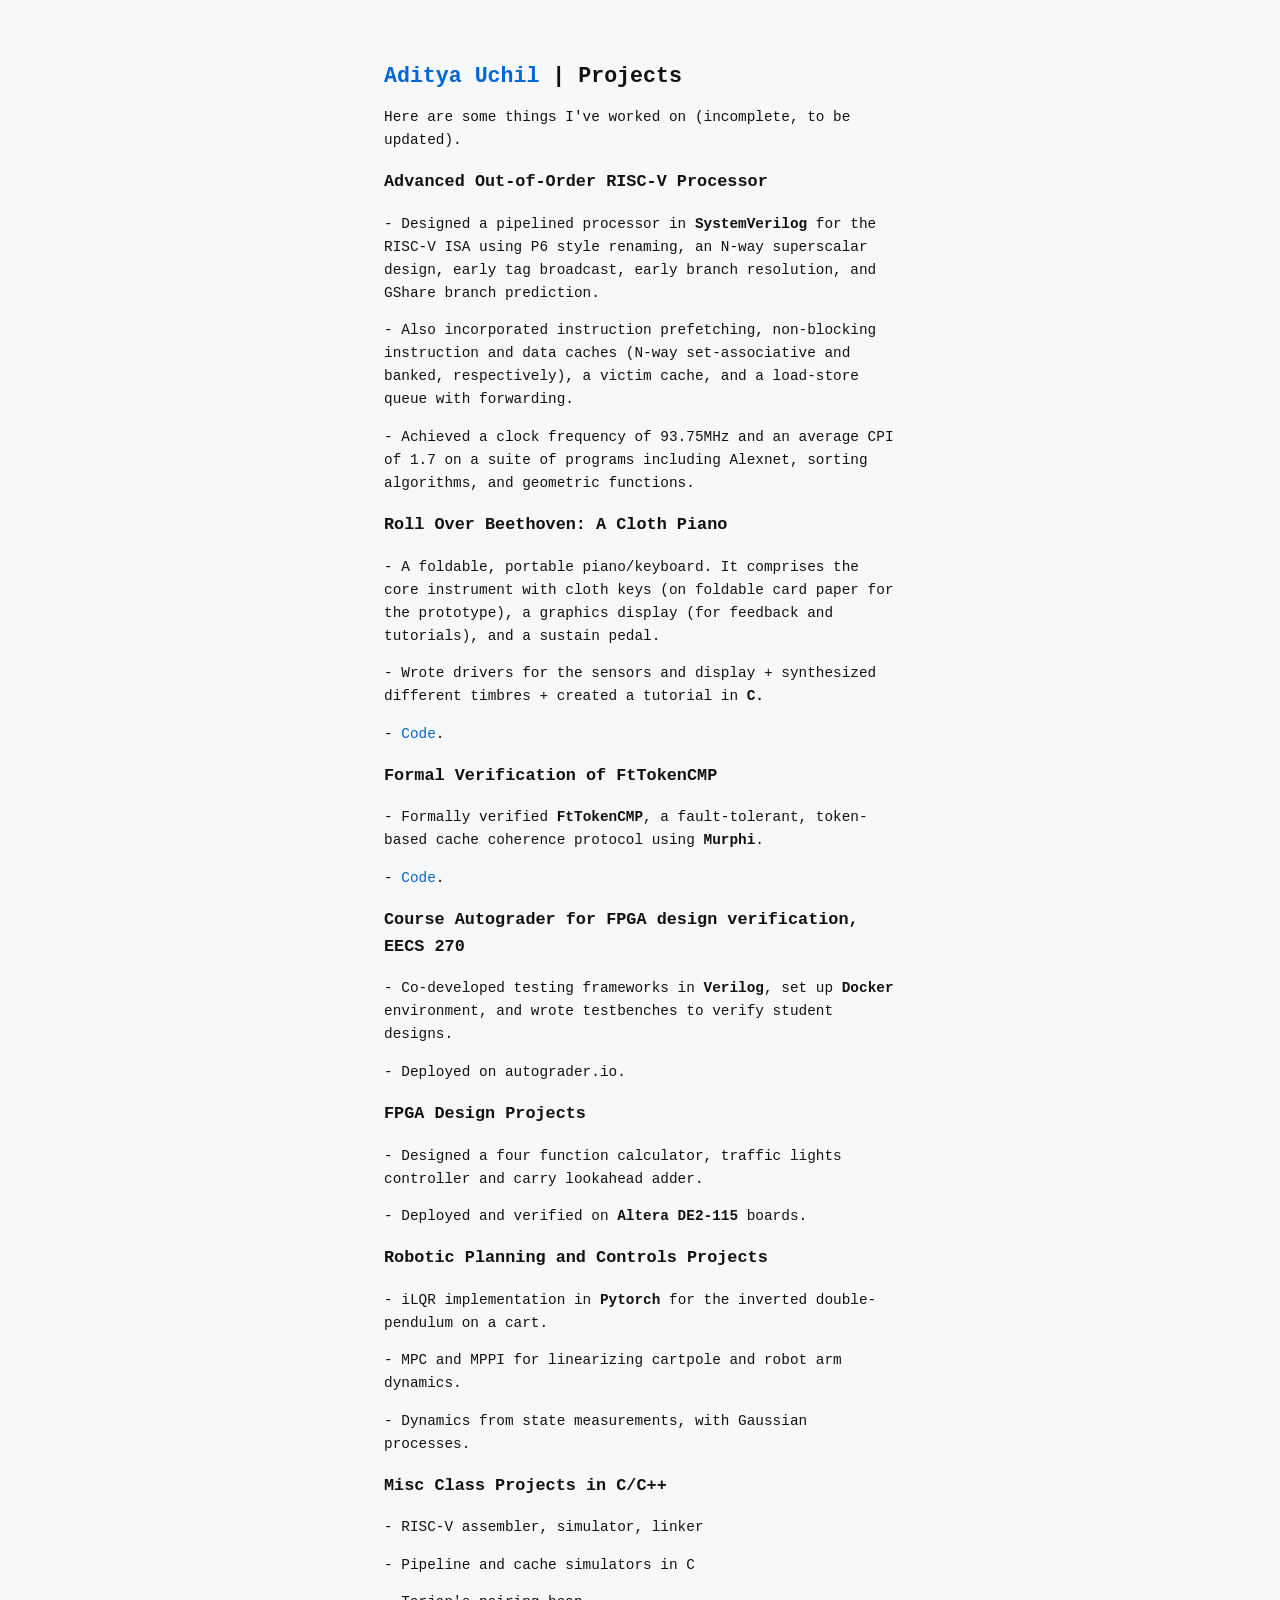
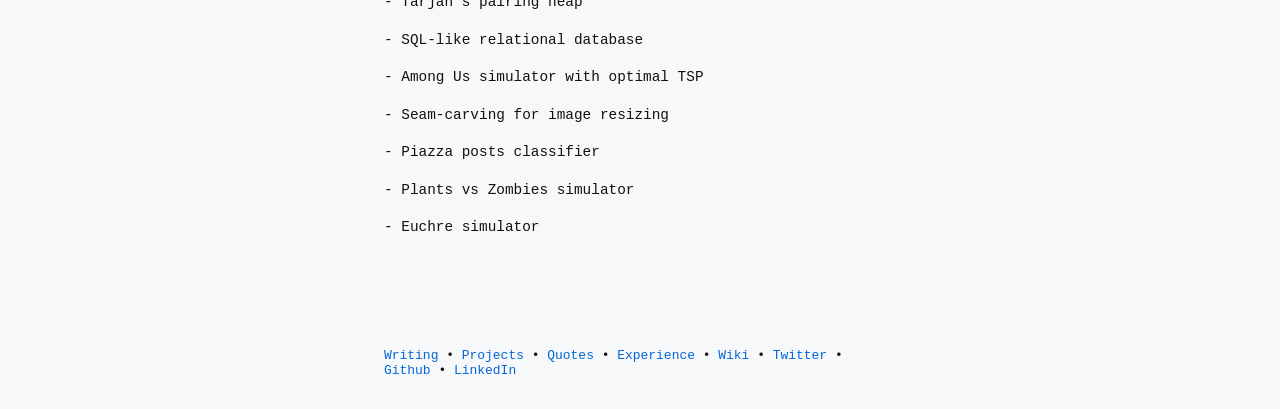
==== projects.html @ e7c895fb "updated index html and work experience" ====
<!DOCTYPE html>
<html>

<head>
    <meta charset="utf-8">
    <meta name="viewport" content="width=device-width, initial-scale=1.0">
    <meta name="description" content="Aditya&#39;s website">

    <link rel="shortcut icon" href="advait-favicon.jpeg">
    <link rel="alternate" type="application/rss+xml" href="https://advaitiyer.com/index.xml" title="Aditya Uchil">

    <link rel="stylesheet" href="style.css">

    <title>Projects | Aditya Uchil</title>

    <!-- Google tag (gtag.js) -->
    <script async src="https://www.googletagmanager.com/gtag/js?id=G-XH39YF3VRE"></script>
    <script>
        window.dataLayer = window.dataLayer || [];
        function gtag() { dataLayer.push(arguments); }
        gtag('js', new Date());

        gtag('config', 'G-XH39YF3VRE');
    </script>
</head>

<body>
    <header id="banner">
        <h2><a href="index.html">Aditya Uchil</a> | Projects</h2>
    </header>
    <main id="content">
        <p>Here are some things I've worked on (incomplete, to be updated).</p>
        <!-- <h4><i>Verilog/SystemVerilog</i></h4> -->
        <div class="experience">
            <h3><b>Advanced Out-of-Order RISC-V Processor</b></h3>
            <p>- Designed a pipelined processor in <b>SystemVerilog</b> for the RISC-V ISA using P6 style renaming, an N-way superscalar design, early tag broadcast, early branch resolution, and GShare branch prediction.</p> 
            <p>- Also incorporated instruction prefetching, non-blocking instruction and data caches (N-way set-associative and banked, respectively), a victim cache, and a load-store queue with
            forwarding.</p>
            <p>- Achieved a clock frequency of 93.75MHz and an average CPI of 1.7 on a suite of programs including Alexnet, sorting algorithms, and geometric functions.</p>
        </div>
        <div class="experience">
            <h3><b>Roll Over Beethoven: A Cloth Piano</b></h3>
            <p>- A foldable, portable piano/keyboard. It comprises the core instrument with cloth keys (on foldable card paper for the
            prototype), a graphics display (for feedback and tutorials), and a sustain pedal.</p>
            <p>- Wrote drivers for the sensors and display + synthesized different timbres + created a tutorial in <b>C.</b></p>
            <p>- <a href="https://github.com/adviyer/cloth-piano/tree/master">Code</a>.</p>
        </div>
        <div class="experience">
            <h3><b>Formal Verification of FtTokenCMP</b></h3>
            <p>- Formally verified <b>FtTokenCMP</b>, a fault-tolerant, token-based cache coherence protocol using <b>Murphi</b>.
            <p>- <a href="https://github.com/adviyer/ft-token/tree/bounds">Code</a>.</p>
        </div>
        <div class="experience">
            <h3><b>Course Autograder for FPGA design verification, EECS 270</b></h3>
            <p>- Co-developed testing frameworks in <b>Verilog</b>, set up <b>Docker</b> environment, and wrote testbenches to verify student designs.</p>
            <p>- Deployed on autograder.io.</p> 
        </div>

        <div class="experience">
            <h3><b>FPGA Design Projects</b></h3>
            <p>- Designed a four function calculator, traffic lights controller and carry lookahead adder.</p>
            <p>- Deployed and verified on <b>Altera DE2-115</b> boards.</p>
        </div>

        <div class="experience">
            <h3><b>Robotic Planning and Controls Projects</b></h3>
            <p>- iLQR implementation in <b>Pytorch</b> for the inverted double-pendulum on a cart.</p>
            <p>- MPC and MPPI for linearizing cartpole and robot arm dynamics.</p>
            <p>- Dynamics from state measurements, with Gaussian processes.</p>
        </div>

        <div class="experience">
            <h3><b>Misc Class Projects in C/C++</b></h3>
            <p>- RISC-V assembler, simulator, linker</p>
            <p>- Pipeline and cache simulators in C</p>
            <p>- Tarjan's pairing heap</p>
            <p>- SQL-like relational database</p>
            <p>- Among Us simulator with optimal TSP</p> 
            <p>- Seam-carving for image resizing</p>
            <p>- Piazza posts classifier</p>
            <p>- Plants vs Zombies simulator</p>
            <p>- Euchre simulator</p>
        </div>
    </main>
    <footer id="footer">
        <p>
            <a href="writing.html">Writing</a> •
            <a href="projects.html">Projects</a> •
            <a href="quotes.html">Quotes</a> •
            <a href="work.html">Experience</a> •
            <a href="https://wiki.advaitiyer.com">Wiki</a> •
            <a href="https://twitter.com/advaitsi">Twitter</a> •
            <a href="https://github.com/AdityaU3672">Github</a> •
            <a href="https://www.linkedin.com/in/aditya-uchil/">LinkedIn</a>
        </p>
    </footer>
</body>

</html>
---- style.css ----
/* This is the main stylesheet for the site. */

/* Desktop */
header {
  padding-right: 20%;
}

main {
  line-height: 1.6;
  margin-bottom: 5rem;
}

main.home-content {
  color: #000;
  font-size: 1rem;
  line-height: 1.85;
}

main.home-content p {
  margin-bottom: 2rem;
}

main.home-content p:last-child {
  margin-bottom: 0;
}

main.work-content {
  margin-top: 2.5rem;
}

body {
  background-color: #F6F8FA;
  color: #111;
  font-family: ui-monospace, SFMono-Regular, Consolas, Liberation Mono, Menlo, Palatino, monospace;
  font-size: 90%;
  font-weight: 500;
  margin-top: 5%;
  margin-left: 30%;
  margin-right: 30%;
  width: 40%;
}

body.dark-theme {
  background-color: #000;
  color: #fff;
}

body.dark-theme a:link,
body.dark-theme a:visited {
  color: #00FFFF;
}

body.dark-theme a:hover,
body.dark-theme a:active {
  color: #00FF00;
}

footer {
  padding-top: 1rem;
  padding-bottom: 2%;
  font-size: 90%;
  align-items: center;
}

a:link {
  color: #FF00FF;
  background-color: transparent;
  text-decoration: none;
}

a:link,
a:visited {
  color: #0366D6;
  background-color: transparent;
  text-decoration: none;
}

a:hover {
  color: #0366D6;
  background-color: transparent;
  text-decoration: underline;
}

li:not(:last-child) {
  margin-bottom: 15px;
}

@media (max-width: 600px) { /* Mobile */
  main {
    width: 100%;
  }

  body {
    width: 60%;
    margin-top: 5%;
    margin-left: 20%;
    margin-right: 20%;
  }
}
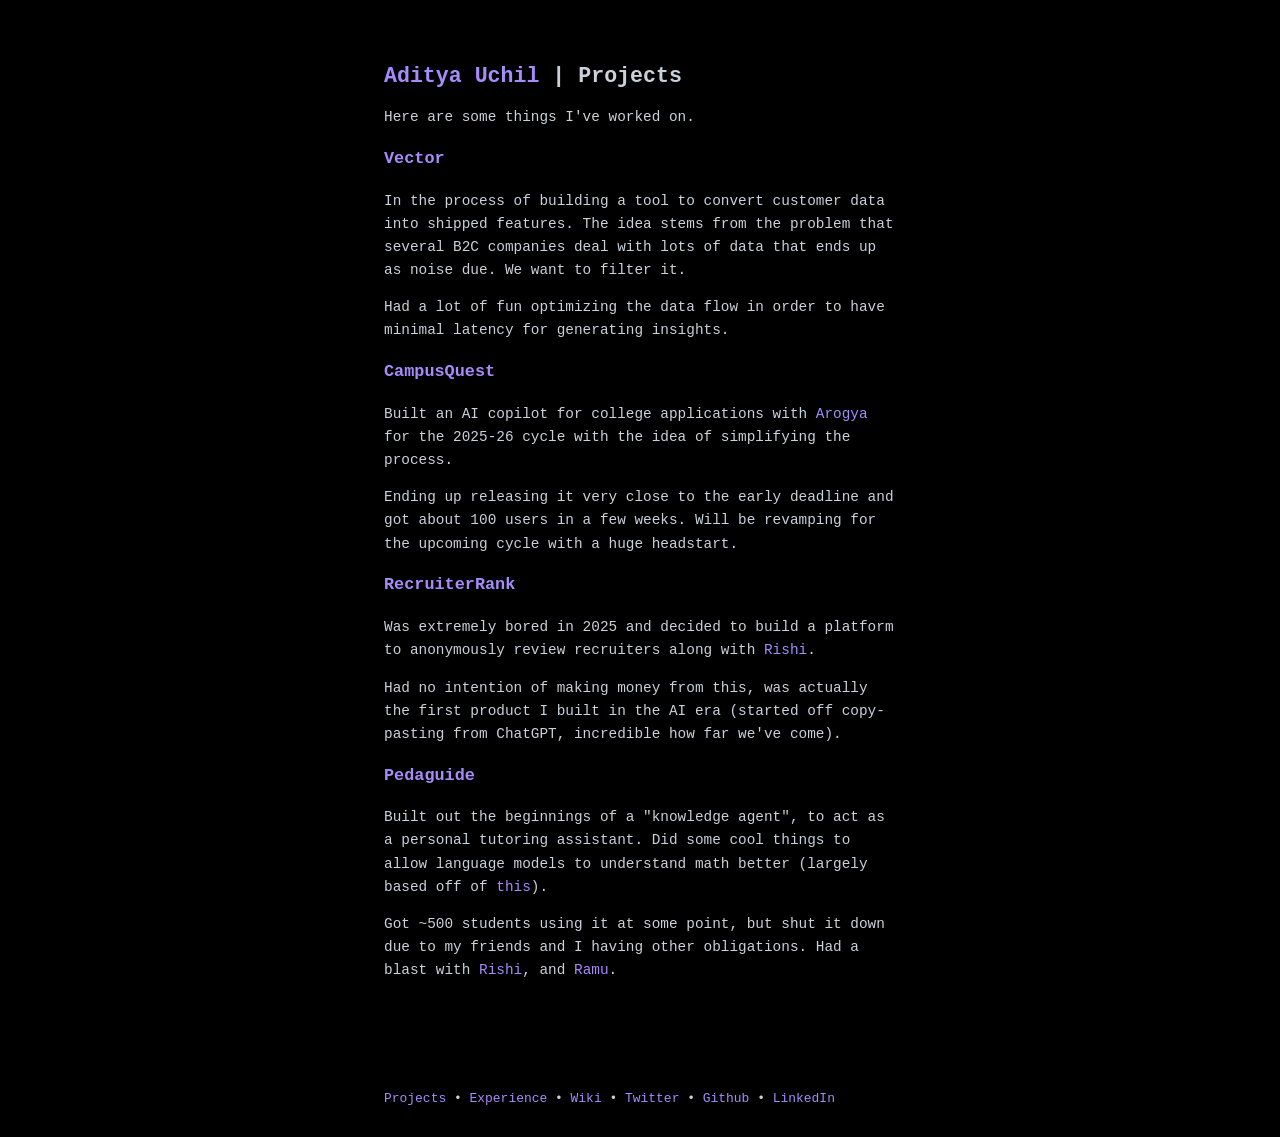
==== commit 9c5deeda: "completed projects page and updated site theme" ====
--- a/projects.html
+++ b/projects.html
@@ -29,64 +29,35 @@
         <h2><a href="index.html">Aditya Uchil</a> | Projects</h2>
     </header>
     <main id="content">
-        <p>Here are some things I've worked on (incomplete, to be updated).</p>
+        <p>Here are some things I've worked on.</p>
         <!-- <h4><i>Verilog/SystemVerilog</i></h4> -->
         <div class="experience">
-            <h3><b>Advanced Out-of-Order RISC-V Processor</b></h3>
-            <p>- Designed a pipelined processor in <b>SystemVerilog</b> for the RISC-V ISA using P6 style renaming, an N-way superscalar design, early tag broadcast, early branch resolution, and GShare branch prediction.</p> 
-            <p>- Also incorporated instruction prefetching, non-blocking instruction and data caches (N-way set-associative and banked, respectively), a victim cache, and a load-store queue with
-            forwarding.</p>
-            <p>- Achieved a clock frequency of 93.75MHz and an average CPI of 1.7 on a suite of programs including Alexnet, sorting algorithms, and geometric functions.</p>
+            <h3><b><a href="https://www.tryvector.app/" target="_blank">Vector</a></b></h3>
+            <p>In the process of building a tool to convert customer data into shipped features. The idea stems from the problem that several B2C companies deal with lots of data that ends up as noise due. We want to filter it.</p>
+            <p>Had a lot of fun optimizing the data flow in order to have minimal latency for generating insights.</p>
         </div>
         <div class="experience">
-            <h3><b>Roll Over Beethoven: A Cloth Piano</b></h3>
-            <p>- A foldable, portable piano/keyboard. It comprises the core instrument with cloth keys (on foldable card paper for the
-            prototype), a graphics display (for feedback and tutorials), and a sustain pedal.</p>
-            <p>- Wrote drivers for the sensors and display + synthesized different timbres + created a tutorial in <b>C.</b></p>
-            <p>- <a href="https://github.com/adviyer/cloth-piano/tree/master">Code</a>.</p>
+            <h3><b><a href="https://www.campusquest.io/" target="_blank">CampusQuest</a></b></h3>
+            <p>Built an AI copilot for college applications with <a href="https://www.linkedin.com/in/arogyad/" target="_blank">Arogya</a> for the 2025-26 cycle with the idea of simplifying the process.</p>
+            <p>Ending up releasing it very close to the early deadline and got about 100 users in a few weeks. Will be revamping for the upcoming cycle with a huge headstart.</p>
         </div>
         <div class="experience">
-            <h3><b>Formal Verification of FtTokenCMP</b></h3>
-            <p>- Formally verified <b>FtTokenCMP</b>, a fault-tolerant, token-based cache coherence protocol using <b>Murphi</b>.
-            <p>- <a href="https://github.com/adviyer/ft-token/tree/bounds">Code</a>.</p>
+            <h3><b><a href="https://www.recruiter-rank.com/" target="_blank">RecruiterRank</a></b></h3>           
+            <p>Was extremely bored in 2025 and decided to build a platform to anonymously review recruiters along with <a href="https://www.linkedin.com/in/rspapani/" target="_blank">Rishi</a>.</p>
+            <p>Had no intention of making money from this, was actually the first product I built in the AI era (started off copy-pasting from ChatGPT, incredible how far we've come).</p>
+            <p></p>
         </div>
         <div class="experience">
-            <h3><b>Course Autograder for FPGA design verification, EECS 270</b></h3>
-            <p>- Co-developed testing frameworks in <b>Verilog</b>, set up <b>Docker</b> environment, and wrote testbenches to verify student designs.</p>
-            <p>- Deployed on autograder.io.</p> 
-        </div>
-
-        <div class="experience">
-            <h3><b>FPGA Design Projects</b></h3>
-            <p>- Designed a four function calculator, traffic lights controller and carry lookahead adder.</p>
-            <p>- Deployed and verified on <b>Altera DE2-115</b> boards.</p>
-        </div>
-
-        <div class="experience">
-            <h3><b>Robotic Planning and Controls Projects</b></h3>
-            <p>- iLQR implementation in <b>Pytorch</b> for the inverted double-pendulum on a cart.</p>
-            <p>- MPC and MPPI for linearizing cartpole and robot arm dynamics.</p>
-            <p>- Dynamics from state measurements, with Gaussian processes.</p>
-        </div>
-
-        <div class="experience">
-            <h3><b>Misc Class Projects in C/C++</b></h3>
-            <p>- RISC-V assembler, simulator, linker</p>
-            <p>- Pipeline and cache simulators in C</p>
-            <p>- Tarjan's pairing heap</p>
-            <p>- SQL-like relational database</p>
-            <p>- Among Us simulator with optimal TSP</p> 
-            <p>- Seam-carving for image resizing</p>
-            <p>- Piazza posts classifier</p>
-            <p>- Plants vs Zombies simulator</p>
-            <p>- Euchre simulator</p>
+            <h3><b><a href="https://pedaguide.framer.website/" target="_blank">Pedaguide</a></b></h3>           
+            <p>Built out the beginnings of a "knowledge agent", to act as a personal tutoring assistant. Did some cool things to allow language models to understand math better 
+                (largely based off of <a href="https://arxiv.org/pdf/2312.07622" target="_blank">this</a>)</b>.</p>
+            <p>Got ~500 students using it at some point, but shut it down due to my friends and I having other obligations. Had a blast with <a href="https://www.linkedin.com/in/rspapani/" target="_blank">Rishi</a>, 
+                and <a href="https://www.linkedin.com/in/anirudh-ramprasad-7aa7b8215/" target="_blank">Ramu</a>.</p>
         </div>
     </main>
     <footer id="footer">
         <p>
-            <a href="writing.html">Writing</a> •
             <a href="projects.html">Projects</a> •
-            <a href="quotes.html">Quotes</a> •
             <a href="work.html">Experience</a> •
             <a href="https://wiki.advaitiyer.com">Wiki</a> •
             <a href="https://twitter.com/advaitsi">Twitter</a> •
--- a/style.css
+++ b/style.css
@@ -11,7 +11,7 @@
 }
 
 main.home-content {
-  color: #000;
+  color: #C9D1D9;
   font-size: 1rem;
   line-height: 1.85;
 }
@@ -29,8 +29,8 @@
 }
 
 body {
-  background-color: #F6F8FA;
-  color: #111;
+  background-color: #000;
+  color: #C9D1D9;
   font-family: ui-monospace, SFMono-Regular, Consolas, Liberation Mono, Menlo, Palatino, monospace;
   font-size: 90%;
   font-weight: 500;
@@ -38,21 +38,6 @@
   margin-left: 30%;
   margin-right: 30%;
   width: 40%;
-}
-
-body.dark-theme {
-  background-color: #000;
-  color: #fff;
-}
-
-body.dark-theme a:link,
-body.dark-theme a:visited {
-  color: #00FFFF;
-}
-
-body.dark-theme a:hover,
-body.dark-theme a:active {
-  color: #00FF00;
 }
 
 footer {
@@ -70,13 +55,13 @@
 
 a:link,
 a:visited {
-  color: #0366D6;
+  color: #A78BFA;
   background-color: transparent;
   text-decoration: none;
 }
 
 a:hover {
-  color: #0366D6;
+  color: #C084FC;
   background-color: transparent;
   text-decoration: underline;
 }
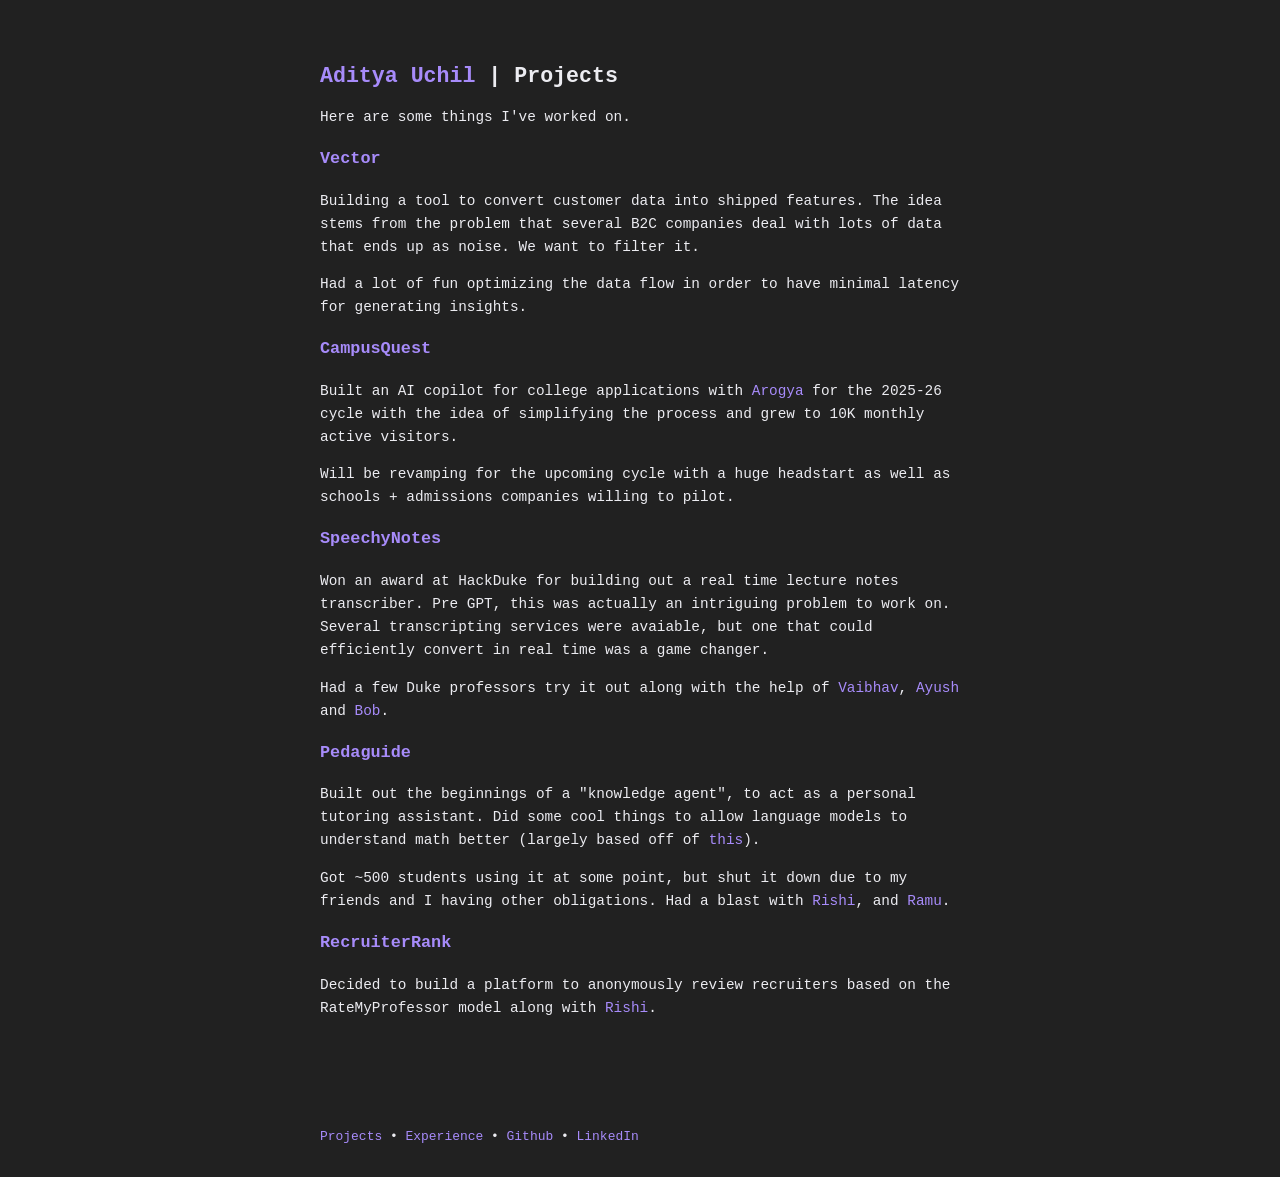
==== commit 994f34bc: "revamp" ====
--- a/projects.html
+++ b/projects.html
@@ -24,7 +24,7 @@
     </script>
 </head>
 
-<body>
+<body class="sub-page">
     <header id="banner">
         <h2><a href="index.html">Aditya Uchil</a> | Projects</h2>
     </header>
@@ -32,20 +32,22 @@
         <p>Here are some things I've worked on.</p>
         <!-- <h4><i>Verilog/SystemVerilog</i></h4> -->
         <div class="experience">
-            <h3><b><a href="https://www.tryvector.app/" target="_blank">Vector</a></b></h3>
-            <p>In the process of building a tool to convert customer data into shipped features. The idea stems from the problem that several B2C companies deal with lots of data that ends up as noise due. We want to filter it.</p>
+            <h3><b><a href="https://tryvector.app/" target="_blank">Vector</a></b></h3>
+            <p>Building a tool to convert customer data into shipped features. The idea stems from the problem that several B2C companies deal with lots of data that ends up as noise. We want to filter it.</p>
             <p>Had a lot of fun optimizing the data flow in order to have minimal latency for generating insights.</p>
         </div>
         <div class="experience">
             <h3><b><a href="https://www.campusquest.io/" target="_blank">CampusQuest</a></b></h3>
-            <p>Built an AI copilot for college applications with <a href="https://www.linkedin.com/in/arogyad/" target="_blank">Arogya</a> for the 2025-26 cycle with the idea of simplifying the process.</p>
-            <p>Ending up releasing it very close to the early deadline and got about 100 users in a few weeks. Will be revamping for the upcoming cycle with a huge headstart.</p>
+            <p>Built an AI copilot for college applications with <a href="https://www.linkedin.com/in/arogyad/" target="_blank">Arogya</a> for the 2025-26 cycle with the idea of simplifying the process
+            and grew to 10K monthly active visitors.</p>
+            <p>Will be revamping for the upcoming cycle with a huge headstart as well as schools + admissions companies willing to pilot.</p>
         </div>
         <div class="experience">
-            <h3><b><a href="https://www.recruiter-rank.com/" target="_blank">RecruiterRank</a></b></h3>           
-            <p>Was extremely bored in 2025 and decided to build a platform to anonymously review recruiters along with <a href="https://www.linkedin.com/in/rspapani/" target="_blank">Rishi</a>.</p>
-            <p>Had no intention of making money from this, was actually the first product I built in the AI era (started off copy-pasting from ChatGPT, incredible how far we've come).</p>
-            <p></p>
+            <h3><b><a href="https://github.com/AdityaU3672/HackDuke2021" target="_blank">SpeechyNotes</a></b></h3>           
+            <p>Won an award at HackDuke for building out a real time lecture notes transcriber. Pre GPT, this was actually an intriguing problem to work on. 
+                Several transcripting services were avaiable, but one that could efficiently convert in real time was a game changer.
+            </p>
+            <p>Had a few Duke professors try it out along with the help of <a href="https://www.linkedin.com/in/vaibhavsharma2854/" target="_blank">Vaibhav</a>, <a href="https://www.linkedin.com/in/ayush-garg-ag/" target="_blank">Ayush</a> and <a href="https://www.linkedin.com/in/bob-qian/" target="_blank">Bob</a>.</p>
         </div>
         <div class="experience">
             <h3><b><a href="https://pedaguide.framer.website/" target="_blank">Pedaguide</a></b></h3>           
@@ -54,13 +56,15 @@
             <p>Got ~500 students using it at some point, but shut it down due to my friends and I having other obligations. Had a blast with <a href="https://www.linkedin.com/in/rspapani/" target="_blank">Rishi</a>, 
                 and <a href="https://www.linkedin.com/in/anirudh-ramprasad-7aa7b8215/" target="_blank">Ramu</a>.</p>
         </div>
+        <div class="experience">
+            <h3><b><a href="https://www.recruiter-rank.com/" target="_blank">RecruiterRank</a></b></h3>           
+            <p>Decided to build a platform to anonymously review recruiters based on the RateMyProfessor model along with <a href="https://www.linkedin.com/in/rspapani/" target="_blank">Rishi</a>.</p>
+        </div>
     </main>
     <footer id="footer">
         <p>
             <a href="projects.html">Projects</a> •
             <a href="work.html">Experience</a> •
-            <a href="https://wiki.advaitiyer.com">Wiki</a> •
-            <a href="https://twitter.com/advaitsi">Twitter</a> •
             <a href="https://github.com/AdityaU3672">Github</a> •
             <a href="https://www.linkedin.com/in/aditya-uchil/">LinkedIn</a>
         </p>
--- a/style.css
+++ b/style.css
@@ -11,7 +11,7 @@
 }
 
 main.home-content {
-  color: #C9D1D9;
+  color: #ECECF1;
   font-size: 1rem;
   line-height: 1.85;
 }
@@ -29,15 +29,28 @@
 }
 
 body {
-  background-color: #000;
-  color: #C9D1D9;
-  font-family: ui-monospace, SFMono-Regular, Consolas, Liberation Mono, Menlo, Palatino, monospace;
+  background-color: #212121;
+  color: #ECECF1;
+  font-family:
+    ui-monospace,
+    SFMono-Regular,
+    Consolas,
+    Liberation Mono,
+    Menlo,
+    Palatino,
+    monospace;
   font-size: 90%;
   font-weight: 500;
   margin-top: 5%;
   margin-left: 30%;
   margin-right: 30%;
   width: 40%;
+}
+
+body.sub-page {
+  width: 50%;
+  margin-left: 25%;
+  margin-right: 25%;
 }
 
 footer {
@@ -48,20 +61,20 @@
 }
 
 a:link {
-  color: #FF00FF;
+  color: #ff00ff;
   background-color: transparent;
   text-decoration: none;
 }
 
 a:link,
 a:visited {
-  color: #A78BFA;
+  color: #a78bfa;
   background-color: transparent;
   text-decoration: none;
 }
 
 a:hover {
-  color: #C084FC;
+  color: #c084fc;
   background-color: transparent;
   text-decoration: underline;
 }
@@ -70,7 +83,8 @@
   margin-bottom: 15px;
 }
 
-@media (max-width: 600px) { /* Mobile */
+@media (max-width: 600px) {
+  /* Mobile */
   main {
     width: 100%;
   }
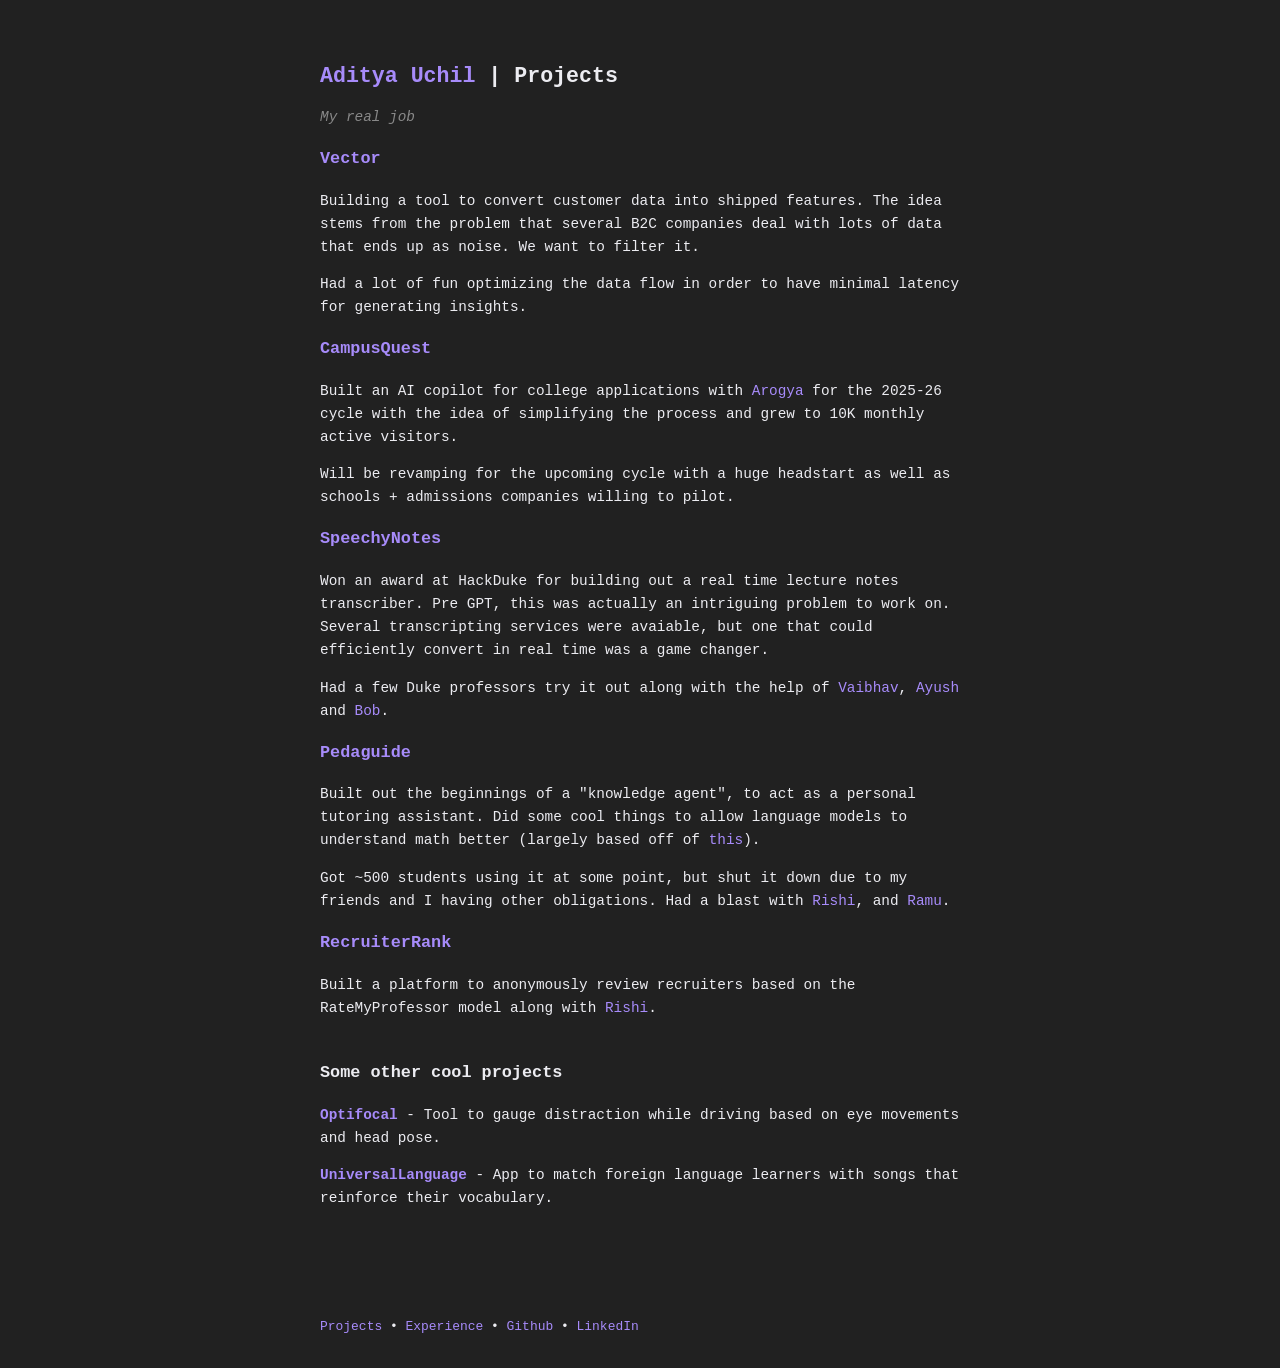
==== commit 2500caac: "revamp v2" ====
--- a/projects.html
+++ b/projects.html
@@ -29,8 +29,7 @@
         <h2><a href="index.html">Aditya Uchil</a> | Projects</h2>
     </header>
     <main id="content">
-        <p>Here are some things I've worked on.</p>
-        <!-- <h4><i>Verilog/SystemVerilog</i></h4> -->
+        <i><span class="muted">My real job</span></i>
         <div class="experience">
             <h3><b><a href="https://tryvector.app/" target="_blank">Vector</a></b></h3>
             <p>Building a tool to convert customer data into shipped features. The idea stems from the problem that several B2C companies deal with lots of data that ends up as noise. We want to filter it.</p>
@@ -43,7 +42,7 @@
             <p>Will be revamping for the upcoming cycle with a huge headstart as well as schools + admissions companies willing to pilot.</p>
         </div>
         <div class="experience">
-            <h3><b><a href="https://github.com/AdityaU3672/HackDuke2021" target="_blank">SpeechyNotes</a></b></h3>           
+            <h3><b><a href="https://github.com/AdityaU3672/HackDuke2021" target="_blank">SpeechyNotes</a></b></h3>            
             <p>Won an award at HackDuke for building out a real time lecture notes transcriber. Pre GPT, this was actually an intriguing problem to work on. 
                 Several transcripting services were avaiable, but one that could efficiently convert in real time was a game changer.
             </p>
@@ -58,8 +57,22 @@
         </div>
         <div class="experience">
             <h3><b><a href="https://www.recruiter-rank.com/" target="_blank">RecruiterRank</a></b></h3>           
-            <p>Decided to build a platform to anonymously review recruiters based on the RateMyProfessor model along with <a href="https://www.linkedin.com/in/rspapani/" target="_blank">Rishi</a>.</p>
+            <p>Built a platform to anonymously review recruiters based on the RateMyProfessor model along with <a href="https://www.linkedin.com/in/rspapani/" target="_blank">Rishi</a>.</p>
         </div>
+
+        <h3 class="other-projects-heading">Some other cool projects</h3>
+
+        <p>
+            <b><a href="https://github.com/AdityaU3672/optifocal" target="_blank">Optifocal</a></b> - Tool to gauge distraction while driving based on 
+            eye movements and head pose.
+        </p>
+
+        <p>
+            <b><a href="https://github.com/samaocarpenter/UniversalLanguage" target="_blank">UniversalLanguage</a></b> - App to match foreign language learners
+            with songs that reinforce their vocabulary.
+        </p>
+
+
     </main>
     <footer id="footer">
         <p>
--- a/style.css
+++ b/style.css
@@ -26,6 +26,15 @@
 
 main.work-content {
   margin-top: 2.5rem;
+}
+
+.other-projects-heading {
+  margin-top: 2.5rem;
+}
+
+.muted {
+  color: #888;
+  font-weight: normal;
 }
 
 body {
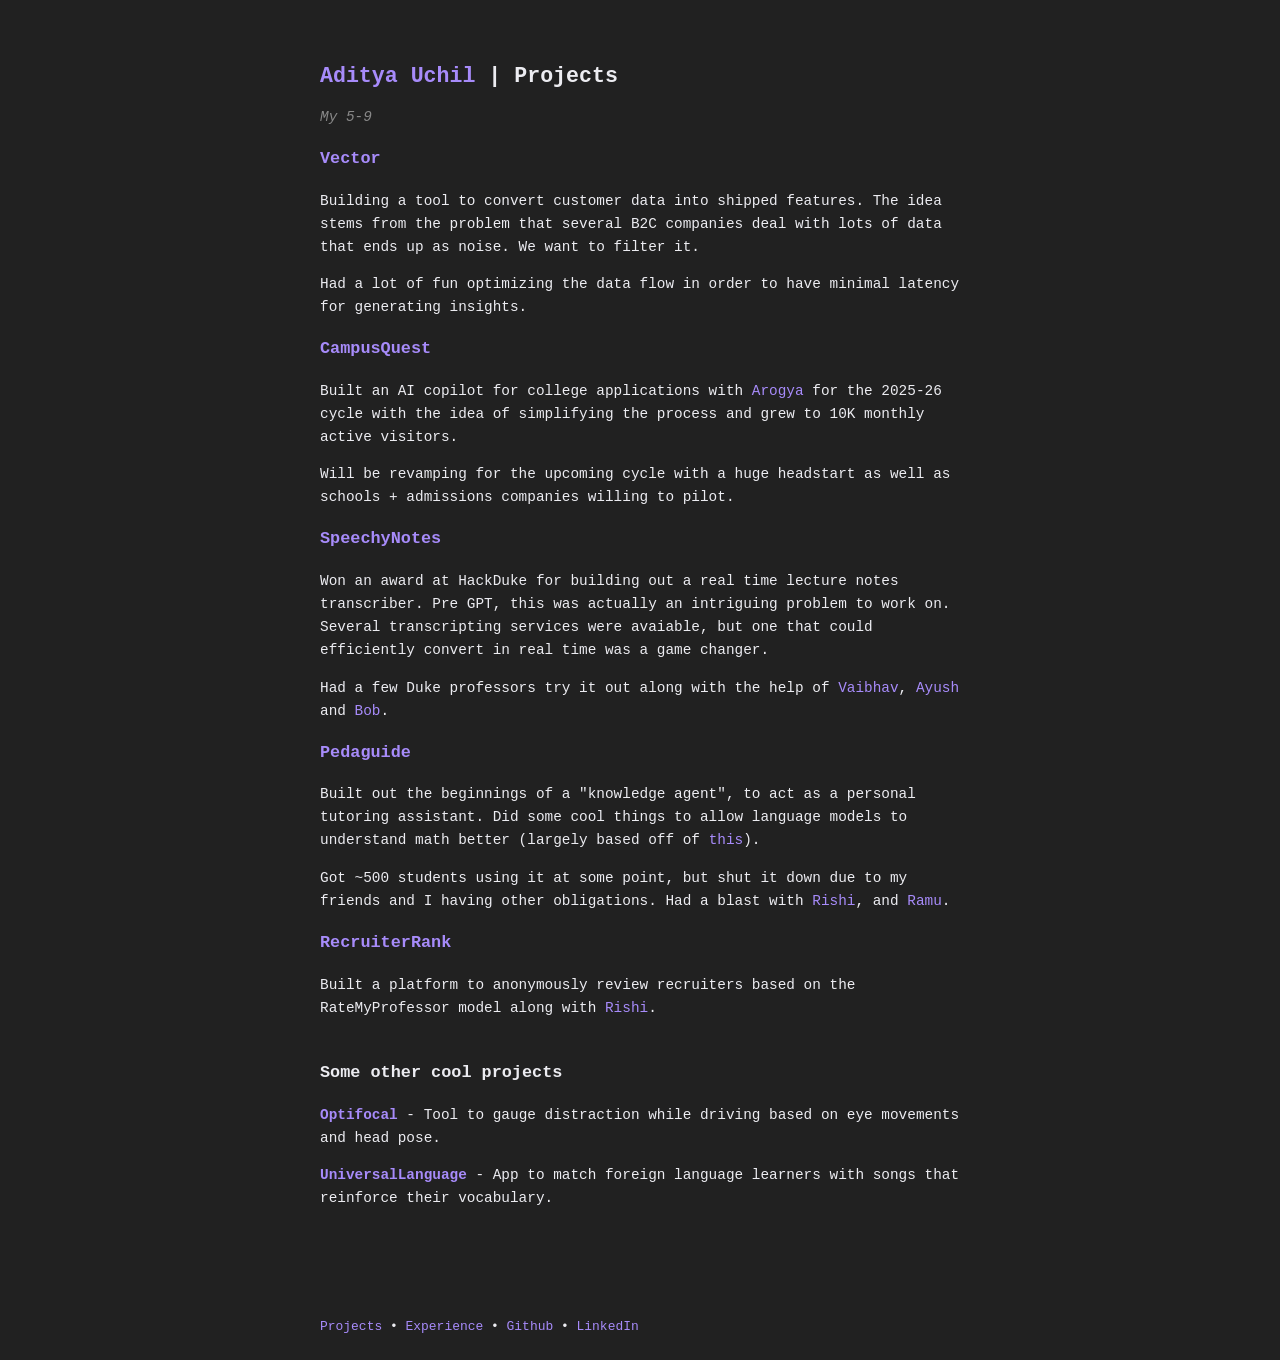
==== commit 6257f223: "work experience updates" ====
--- a/projects.html
+++ b/projects.html
@@ -29,7 +29,7 @@
         <h2><a href="index.html">Aditya Uchil</a> | Projects</h2>
     </header>
     <main id="content">
-        <i><span class="muted">My real job</span></i>
+        <i><span class="muted">My 5-9</span></i>
         <div class="experience">
             <h3><b><a href="https://tryvector.app/" target="_blank">Vector</a></b></h3>
             <p>Building a tool to convert customer data into shipped features. The idea stems from the problem that several B2C companies deal with lots of data that ends up as noise. We want to filter it.</p>
--- a/style.css
+++ b/style.css
@@ -1,9 +1,16 @@
 /* This is the main stylesheet for the site. */
 
+*,
+*::before,
+*::after {
+  box-sizing: border-box;
+}
+
+body {
+  margin: 0;
+}
+
 /* Desktop */
-header {
-  padding-right: 20%;
-}
 
 main {
   line-height: 1.6;
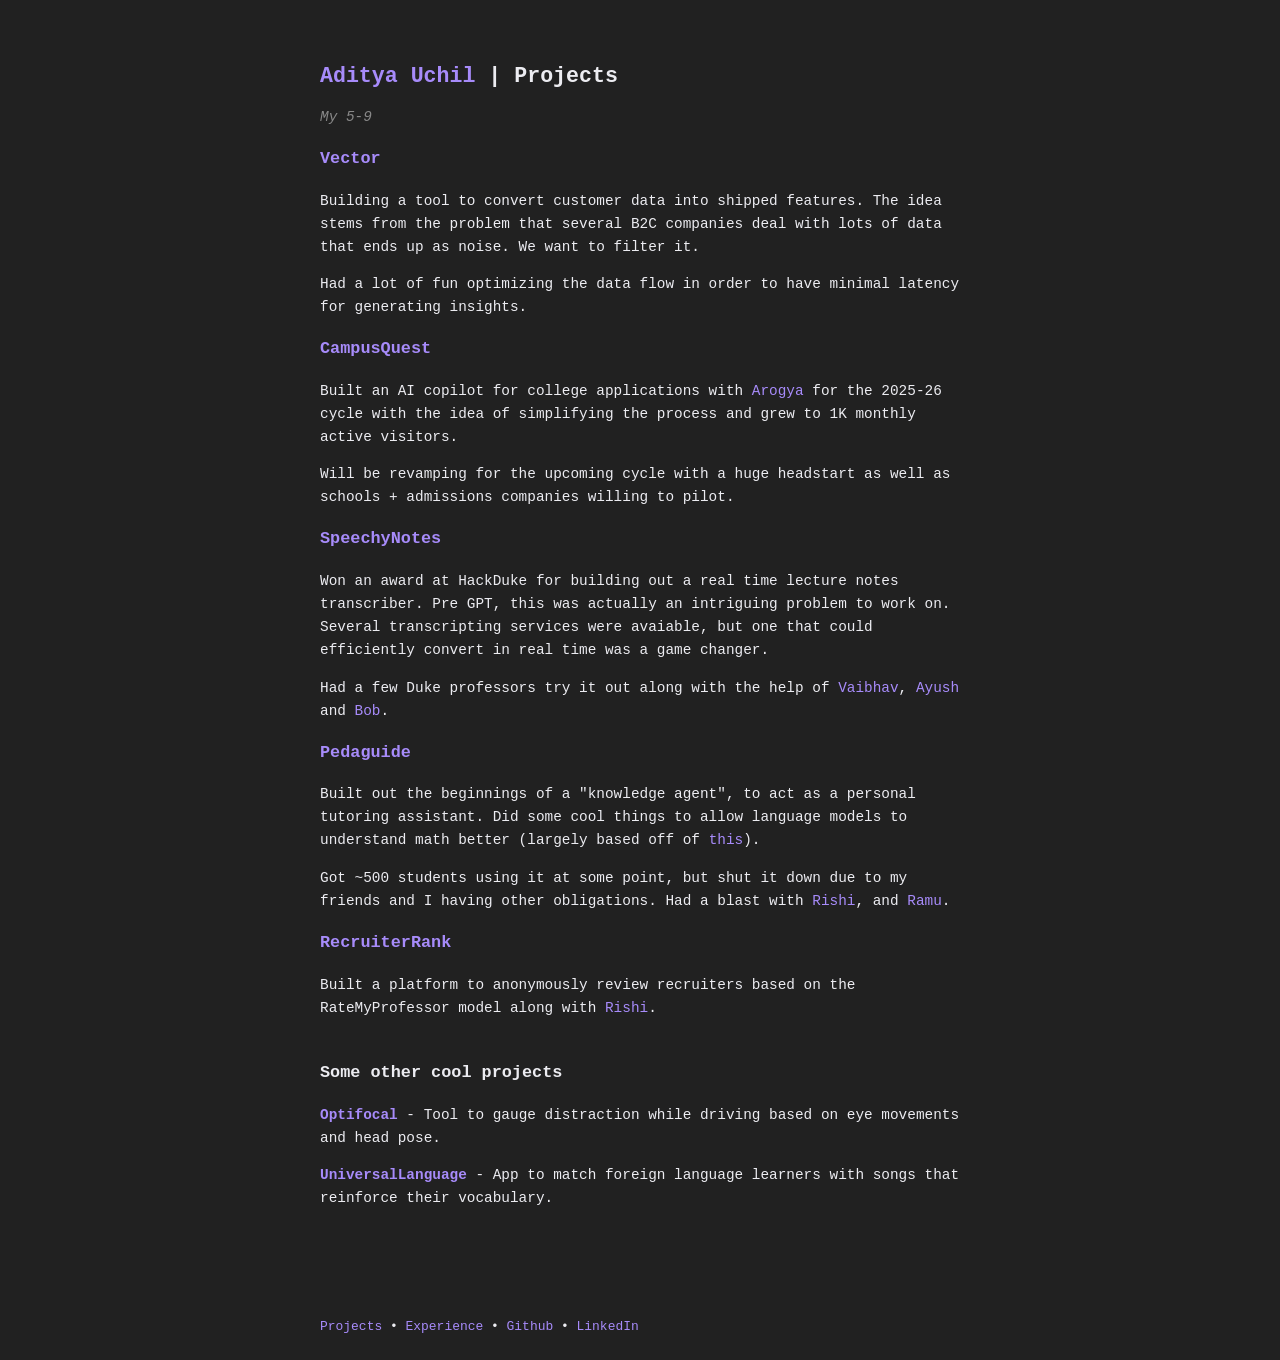
==== commit 73176662: "typo fix" ====
--- a/projects.html
+++ b/projects.html
@@ -38,7 +38,7 @@
         <div class="experience">
             <h3><b><a href="https://www.campusquest.io/" target="_blank">CampusQuest</a></b></h3>
             <p>Built an AI copilot for college applications with <a href="https://www.linkedin.com/in/arogyad/" target="_blank">Arogya</a> for the 2025-26 cycle with the idea of simplifying the process
-            and grew to 10K monthly active visitors.</p>
+            and grew to 1K monthly active visitors.</p>
             <p>Will be revamping for the upcoming cycle with a huge headstart as well as schools + admissions companies willing to pilot.</p>
         </div>
         <div class="experience">
